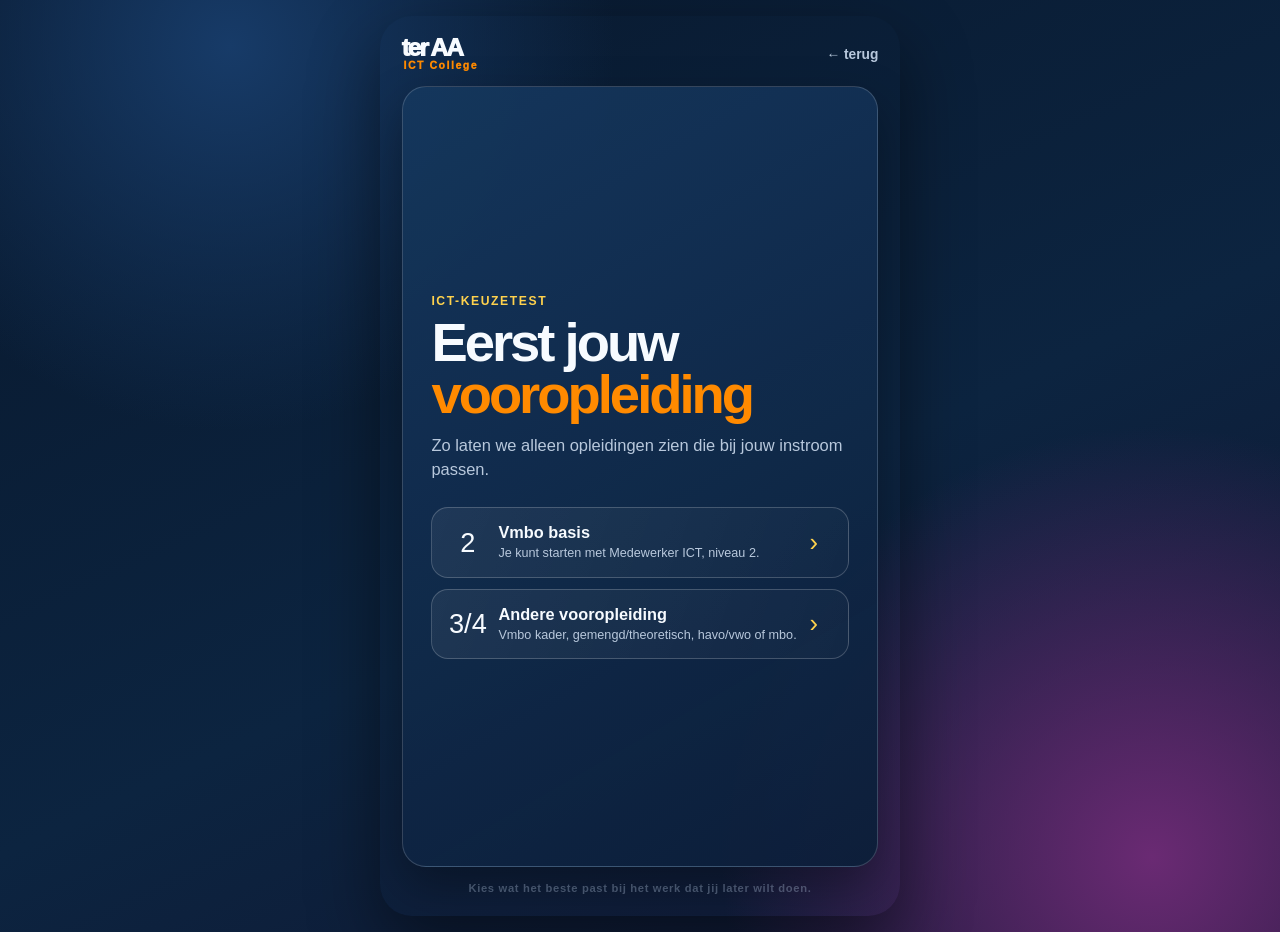
==== keuzetest.html @ 0b122b4c "Add files via upload" ====
<!doctype html><html lang="nl"><head><meta charset="utf-8"><meta name="viewport" content="width=device-width,initial-scale=1"><title>ICT-keuzetest | Ter AA</title><link rel="stylesheet" href="style.css"></head><body><main class="shell"><header class="top"><a class="logo" href="index.html"><span>ter AA</span><small>ICT College</small></a><a class="back" href="index.html">← terug</a></header><section class="card grow" id="app"></section><footer class="footer">Kies wat het beste past bij het werk dat jij later wilt doen.</footer></main><script src="studies.js"></script><script>
const allowed=STUDIES.filter(s=>s.level>2);let scores={},step=0;
const Q=[
 ['Een collega kan niet meer inloggen. Wat lijkt jou het leukste werk?',['Rustig luisteren en stap voor stap helpen','Uitzoeken welke instellingen of systemen fout staan','Een slimmer inlogprogramma ontwerpen','De uitleg en oplossing ook in het Engels geven'],[['support'],['system','cyber'],['software'],['software-en']]],
 ['Bij een bedrijf worden vijftig laptops geleverd. Jij wilt vooral…',['de laptops installeren en aan gebruikers uitleggen','accounts, rechten en de verbinding regelen','een app bouwen die de uitgifte bijhoudt','hiervoor Engelstalige instructies gebruiken'],[['support'],['system','network'],['fullstack'],['fullstack-en']]],
 ['De wifi in een groot gebouw valt uit. Jij…',['helpt medewerkers tijdelijk weer op weg','zoekt in switches, kabels en instellingen naar de fout','maakt een handig storingsdashboard','leest zonder moeite internationale technische handleidingen'],[['support'],['network'],['fullstack','software'],['software-en','fullstack-en']]],
 ['Een bedrijf krijgt een verdachte e-mail. Jij…',['legt collega’s uit waar ze op moeten letten','onderzoekt de afzender en helpt een aanval voorkomen','bedenkt software die verdachte berichten sneller herkent','volgt het internationale nieuws over cyberdreigingen'],[['support'],['cyber'],['software'],['cyber','software-en']]],
 ['Wat zie jij het liefst aan het eind van je werkdag?',['Een collega die weer verder kan','Een netwerk dat veilig en stabiel draait','Een werkend programma dat jij hebt gemaakt','Een digitale oplossing voor gebruikers in meerdere landen'],[['support'],['system','network'],['software'],['software-en','fullstack-en']]],
 ['Een organisatie wil bestanden naar de cloud verplaatsen. Jij…',['helpt mensen met de nieuwe manier van werken','richt de cloudomgeving veilig en netjes in','bouwt een webpagina voor de aanvraag','werkt graag met Engelse namen en documentatie van cloudplatforms'],[['support'],['cloud'],['fullstack'],['cloud','fullstack-en']]],
 ['Een klant vraagt om een nieuwe website. Jij bent het liefst degene die…',['uitlegt hoe de klant de website gebruikt','zorgt dat de website veilig online kan','de pagina’s, database en functies bouwt','met een internationaal team aan de website werkt'],[['support'],['system'],['fullstack'],['fullstack-en']]],
 ['Wat spreekt jou bij games het meeste aan?',['Andere spelers helpen als iets niet werkt','zorgen dat online spelen goed en veilig blijft gaan','levels, bewegingen en spelregels programmeren','games ontwikkelen voor spelers over de hele wereld'],[['support'],['network','cyber'],['game'],['game-en']]],
 ['Een bedrijf wil voorkomen dat gegevens verloren gaan. Jij…',['legt collega’s uit hoe ze veilig werken','regelt back-ups, rechten en systemen','maakt een programma dat controles automatiseert','leest hierover graag ook Engelstalige informatie'],[['support'],['system','cloud'],['software'],['software-en']]],
 ['Een app heeft een fout. Wat doe je het liefst?',['De gebruiker helpen met een tijdelijke oplossing','controleren of de fout door de omgeving of het account komt','de code stap voor stap testen en verbeteren','de fout oplossen met documentatie in het Engels'],[['support'],['system'],['software'],['software-en']]],
 ['Je werkt bij een servicedesk. Welke melding pak je graag op?',['Mijn laptop werkt niet meer','De server of verbinding reageert niet','De website doet iets wat niet hoort','De vraag komt van een internationale collega'],[['support'],['system','network'],['fullstack','software'],['software-en','fullstack-en']]],
 ['Een bedrijf opent een nieuwe vestiging. Jij wilt…',['alle werkplekken klaarmaken','het netwerk ontwerpen en beveiligen','een app maken voor de nieuwe medewerkers','de ICT-oplossing samen met buitenlandse collega’s bouwen'],[['support'],['network'],['fullstack'],['fullstack-en']]],
 ['Waar krijg jij het meeste energie van?',['Direct contact en mensen helpen','Een ingewikkeld technisch probleem uitpluizen','Iets nieuws maken dat eerst nog niet bestond','Werken met Engels en internationale contacten'],[['support'],['system','network','cloud','cyber'],['software','fullstack','game'],['software-en','fullstack-en','game-en']]],
 ['Een hacker probeert binnen te komen. Jij wilt vooral…',['collega’s waarschuwen en begeleiden','de aanval onderzoeken en stoppen','een tool bouwen die vreemde patronen herkent','meedoen aan een internationaal securityteam'],[['support'],['cyber'],['software'],['cyber','software-en']]],
 ['Wat zou jij in een ICT-team het liefst beheren?',['Werkplekken en apparaten','Netwerken, accounts en servers','Code, databases en applicaties','Cloud- of softwarediensten met Engelse documentatie'],[['support'],['system','network'],['software','fullstack'],['cloud','software-en','fullstack-en']]],
 ['Een webshop is traag. Jij…',['helpt de klant die een probleem meldt','controleert verbinding, server en veiligheid','zoekt in de code en database naar de oorzaak','leest technische oplossingen in het Engels'],[['support'],['system','cloud'],['fullstack'],['fullstack-en']]],
 ['Een opdracht is: “Maak iets dat mensen graag gebruiken.” Jij…',['vraagt gebruikers wat er niet goed werkt','zorgt dat het systeem betrouwbaar is','ontwerpt en bouwt de toepassing','werkt graag met internationale voorbeelden en teams'],[['support'],['system'],['software','fullstack'],['software-en','fullstack-en']]],
 ['Een bedrijf wil zijn netwerk uitbreiden. Jij…',['helpt medewerkers met de overgang','kiest apparatuur, maakt verbindingen en test alles','bouwt een programma om netwerkgegevens te tonen','verdiept je in internationale netwerktechnieken'],[['support'],['network'],['software'],['network','software-en']]],
 ['Welke opdracht klinkt het leukst?',['Een nieuwe collega goed op weg helpen','Een systeem veilig houden zonder dat mensen er last van hebben','Een app van idee tot werkend product maken','Een game of app met een Engelstalige doelgroep maken'],[['support'],['cyber','system'],['software','fullstack'],['game-en','software-en','fullstack-en']]],
 ['Je ontdekt dat een wachtwoord is gelekt. Jij…',['legt de medewerker uit wat er nu moet gebeuren','wijzigt rechten en onderzoekt het risico','bedenkt een hulpmiddel voor veilig wachtwoordgebruik','werkt graag met internationale veiligheidsrichtlijnen'],[['support'],['cyber'],['software'],['cyber','software-en']]],
 ['Een organisatie werkt steeds meer online. Jij vindt vooral interessant…',['dat iedereen met de tools overweg kan','dat systemen, data en verbindingen goed beveiligd zijn','dat digitale producten beter en slimmer kunnen','dat je met technologie wereldwijd kunt samenwerken'],[['support'],['cloud','cyber','system'],['fullstack','software'],['fullstack-en','software-en','game-en']]],
 ['Wat past het best bij jou?',['Geduldig uitleggen','Nauwkeurig monitoren en analyseren','Creatief ontwerpen en testen','Engels gebruiken bij vaktaal en samenwerken'],[['support'],['network','cloud','cyber'],['software','fullstack','game'],['software-en','fullstack-en','game-en']]],
 ['Een game loopt vast. Jij wilt…',['de speler uitleggen wat hij kan proberen','kijken of de online verbinding of beveiliging het probleem is','in de game-engine en code zoeken naar de bug','de game internationaal testen en verbeteren'],[['support'],['network'],['game'],['game-en']]],
 ['Wat zou je het liefst op stage doen?',['Meedraaien op een servicedesk','Meehelpen met netwerk, cloud of cybersecurity','Meebouwen aan websites, apps of programma’s','Een internationale stage of een team met Engels als voertaal'],[['support'],['system','network','cloud','cyber'],['software','fullstack','game'],['software-en','fullstack-en','game-en']]],
 ['Een opdrachtgever vertelt wat hij wil. Jij…',['vraagt wat er precies niet werkt voor de gebruiker','denkt na over een veilige technische oplossing','maakt een ontwerp en bouwt daarna de oplossing','presenteert de oplossing met plezier in het Engels'],[['support'],['system','cyber'],['software','fullstack'],['software-en','fullstack-en']]]
];
const app=document.querySelector('#app');function edu(){app.innerHTML=`<div class="eyebrow">ICT-keuzetest</div><h1>Eerst jouw <em>vooropleiding</em></h1><p class="intro">Zo laten we alleen opleidingen zien die bij jouw instroom passen.</p><div class="choices"><button class="choice" data-e="basis"><span class="icon">2</span><span><strong>Vmbo basis</strong><small>Je kunt starten met Medewerker ICT, niveau 2.</small></span><span class="arrow">›</span></button><button class="choice" data-e="other"><span class="icon">3/4</span><span><strong>Andere vooropleiding</strong><small>Vmbo kader, gemengd/theoretisch, havo/vwo of mbo.</small></span><span class="arrow">›</span></button></div>`;app.querySelectorAll('[data-e]').forEach(b=>b.onclick=()=>b.dataset.e==='basis'?base():start())}function base(){let s=STUDIES[0];app.innerHTML=`<div class="eyebrow">Jouw route</div><h1>Medewerker <em>ICT</em></h1><p class="result-intro">Met vmbo basis is dit in deze keuzehulp de passende ICT-opleiding op niveau 2.</p><article class="notice"><strong>Wat ga je later doen?</strong>${s.summary}</article><a class="external" href="${s.url}" target="_blank" rel="noopener">Bekijk Medewerker ICT op ter-aa.nl ↗</a><a class="secondary" href="index.html">Terug naar het begin</a>`}function start(){scores={};allowed.forEach(s=>scores[s.id]=0);step=0;render()}function render(){let q=Q[step],pct=step/Q.length*100;app.innerHTML=`<div class="eyebrow">Werken in de ICT</div><div class="progressline"><span style="width:${pct}%"></span></div><div class="counter">Vraag ${step+1} van ${Q.length}</div><div class="question">${q[0]}</div><p class="hint">Kies wat jij het liefst zou doen.</p><div class="test-options">${q[1].map((a,i)=>`<button data-i="${i}">${a}</button>`).join('')}</div>`;app.querySelectorAll('[data-i]').forEach(b=>b.onclick=()=>{q[2][b.dataset.i].forEach(id=>scores[id]++);step++;step<Q.length?render():results()})}function results(){let top=allowed.slice().sort((a,b)=>scores[b.id]-scores[a.id]||a.name.localeCompare(b.name)).slice(0,3);app.innerHTML=`<div class="eyebrow">Jouw ICT-match</div><h1>Jouw <em>top 3</em></h1><p class="result-intro">Dit zijn de opleidingen die het beste aansluiten bij de werkzaamheden die jij hebt gekozen.</p><div class="results">${top.map((s,i)=>`<article class="result"><span class="rank">#${i+1}</span><div class="level">Niveau ${s.level}</div><h2>${s.name}</h2><p>${s.summary}</p><a href="${s.url}" target="_blank" rel="noopener">Bekijk op ter-aa.nl ↗</a></article>`).join('')}</div><a class="secondary" href="keuzetest.html">Doe de test opnieuw</a>`}edu();
</script></body></html>
---- style.css ----
:root{--ink:#f7fbff;--muted:#b8c8dc;--deep:#071426;--panel:#102746;--line:#315270;--orange:#ff8a00;--yellow:#ffd24d;--cyan:#55e7ff;--green:#52e3a7;--pink:#ff6f91}*{box-sizing:border-box}html,body{margin:0;min-height:100%;font-family:Inter,Arial,sans-serif;background:radial-gradient(circle at 18% 5%,#173b68 0,transparent 28%),radial-gradient(circle at 90% 92%,#6a2a73 0,transparent 30%),linear-gradient(155deg,#08182d,#0c2440 56%,#111632);color:var(--ink)}body{min-height:100svh;overflow:hidden}.shell{width:min(100%,520px);height:100svh;min-height:560px;margin:auto;padding:clamp(12px,2.4vh,24px);display:flex;flex-direction:column;gap:clamp(10px,1.7vh,18px)}.top{display:flex;justify-content:space-between;align-items:center;flex:0 0 auto}.logo{color:var(--ink);text-decoration:none;font-weight:950;font-size:1.55rem;letter-spacing:-.09em;line-height:.8}.logo small{display:block;color:var(--orange);font-size:.42em;letter-spacing:.15em;margin-left:2px;margin-top:5px}.badge{border:1px solid #ffffff38;border-radius:999px;padding:7px 10px;color:var(--muted);font-size:.72rem;font-weight:800;letter-spacing:.06em;text-transform:uppercase}.card{background:linear-gradient(150deg,#15375dF2,#0c1e39F0);border:1px solid #ffffff2b;box-shadow:0 20px 48px #0005;border-radius:24px;padding:clamp(18px,3.2vh,30px)}.grow{flex:1;display:flex;flex-direction:column;justify-content:center}.eyebrow{color:var(--yellow);font-weight:900;font-size:.76rem;letter-spacing:.13em;text-transform:uppercase;margin-bottom:9px}h1{font-size:clamp(2.05rem,7vw,3.4rem);line-height:.96;letter-spacing:-.055em;margin:0 0 13px}h1 em{font-style:normal;color:var(--orange)}h2{font-size:1.25rem;margin:0 0 7px}p{margin:0;color:var(--muted);line-height:1.45}.intro{font-size:1.03rem}.choices,.route-list{display:grid;gap:11px;margin-top:clamp(17px,2.8vh,28px)}a.choice,button.choice{appearance:none;width:100%;border:1px solid #ffffff33;background:linear-gradient(110deg,#ffffff10,#ffffff05);border-radius:17px;color:var(--ink);padding:15px 16px;text-align:left;text-decoration:none;font:inherit;cursor:pointer;display:grid;grid-template-columns:39px 1fr 22px;gap:11px;align-items:center;transition:.16s transform,.16s border-color,.16s background}.choice:hover,.choice:focus-visible{transform:translateY(-2px);border-color:var(--cyan);background:#ffffff14;outline:none}.choice .icon{font-size:1.7rem;text-align:center}.choice strong{display:block;font-size:1.02rem}.choice small{display:block;color:var(--muted);margin-top:3px;font-size:.79rem;line-height:1.3}.choice .arrow{color:var(--yellow);font-size:1.6rem}.footer{text-align:center;color:#b7cae155;font-weight:700;font-size:.7rem;letter-spacing:.06em;flex:0 0 auto}.back{color:var(--muted);font-weight:800;text-decoration:none;font-size:.86rem}.back:hover{color:#fff}.select-wrap{position:relative;margin-top:16px}.select-wrap:after{content:'⌄';pointer-events:none;position:absolute;right:15px;top:10px;font-size:1.4rem;color:var(--yellow)}select{appearance:none;width:100%;border:1px solid #ffffff3c;border-radius:14px;padding:13px 42px 13px 14px;background:#07182d;color:#fff;font:800 1rem Inter,Arial,sans-serif}option{color:#12233a;background:#fff}.study{margin-top:15px;background:#081a30a8;border-left:4px solid var(--orange);border-radius:0 15px 15px 0;padding:16px}.study .level{color:var(--yellow);font-size:.78rem;font-weight:900;letter-spacing:.08em;text-transform:uppercase}.study h2{margin:5px 0 8px}.study a,.external{display:inline-block;color:#08243c;background:var(--yellow);border-radius:10px;margin-top:13px;padding:10px 12px;font-weight:950;text-decoration:none;font-size:.84rem}.study a:hover,.external:hover{background:#fff}.progressline{height:8px;background:#ffffff1c;border-radius:999px;overflow:hidden;margin:15px 0 6px}.progressline span{display:block;height:100%;background:linear-gradient(90deg,var(--orange),var(--yellow));width:0;transition:width .25s}.counter{color:var(--muted);font-size:.77rem;font-weight:850;text-align:right}.question{font-size:clamp(1.28rem,5.4vw,1.75rem);font-weight:950;letter-spacing:-.03em;line-height:1.12;margin:10px 0 4px}.hint{font-size:.84rem}.test-options{display:grid;gap:9px;margin-top:15px}.test-options button{border:1px solid #ffffff24;border-radius:14px;background:#ffffff0d;color:#fff;padding:12px 13px;text-align:left;font:800 .89rem/1.3 Inter,Arial,sans-serif;cursor:pointer}.test-options button:hover,.test-options button:focus-visible{border-color:var(--cyan);background:#ffffff19;outline:none}.result-intro{font-size:.95rem}.results{display:grid;gap:10px;margin-top:15px}.result{border:1px solid #ffffff2c;border-radius:15px;background:#07182dcc;padding:13px;position:relative}.rank{position:absolute;right:13px;top:11px;color:var(--yellow);font-size:.78rem;font-weight:950}.result h2{font-size:1.05rem;padding-right:68px}.result .level{color:var(--cyan);font-size:.75rem;font-weight:900;text-transform:uppercase;letter-spacing:.06em}.result p{font-size:.82rem;margin-top:6px}.result a{color:var(--yellow);font-size:.78rem;font-weight:900;text-decoration:none;display:inline-block;margin-top:9px}.result a:hover{text-decoration:underline}.notice{border:1px solid #ffcf6a8c;background:#ffad1d18;border-radius:15px;padding:14px;margin-top:14px;color:#fff}.notice strong{display:block;margin-bottom:4px;color:var(--yellow)}.secondary{border:1px solid #ffffff36;border-radius:13px;color:#fff;text-decoration:none;font-weight:900;text-align:center;padding:12px;margin-top:13px;display:block}.secondary:hover{background:#ffffff12}.hidden{display:none!important}@media(max-height:700px){.shell{padding:11px;gap:10px}.card{padding:17px}.choices,.route-list{gap:8px;margin-top:14px}a.choice,button.choice{padding:11px 12px}.choice .icon{font-size:1.4rem}.choice strong{font-size:.92rem}.choice small{font-size:.71rem}h1{font-size:clamp(1.85rem,7vw,2.6rem)}.test-options{gap:7px;margin-top:11px}.test-options button{padding:10px 11px;font-size:.81rem}.question{font-size:1.22rem}.results{gap:7px;margin-top:10px}.result{padding:10px}.result p{font-size:.75rem}.footer{font-size:.61rem}}@media(min-width:521px){body{padding:16px}.shell{border-radius:32px;box-shadow:0 28px 70px #0007;overflow:hidden}}
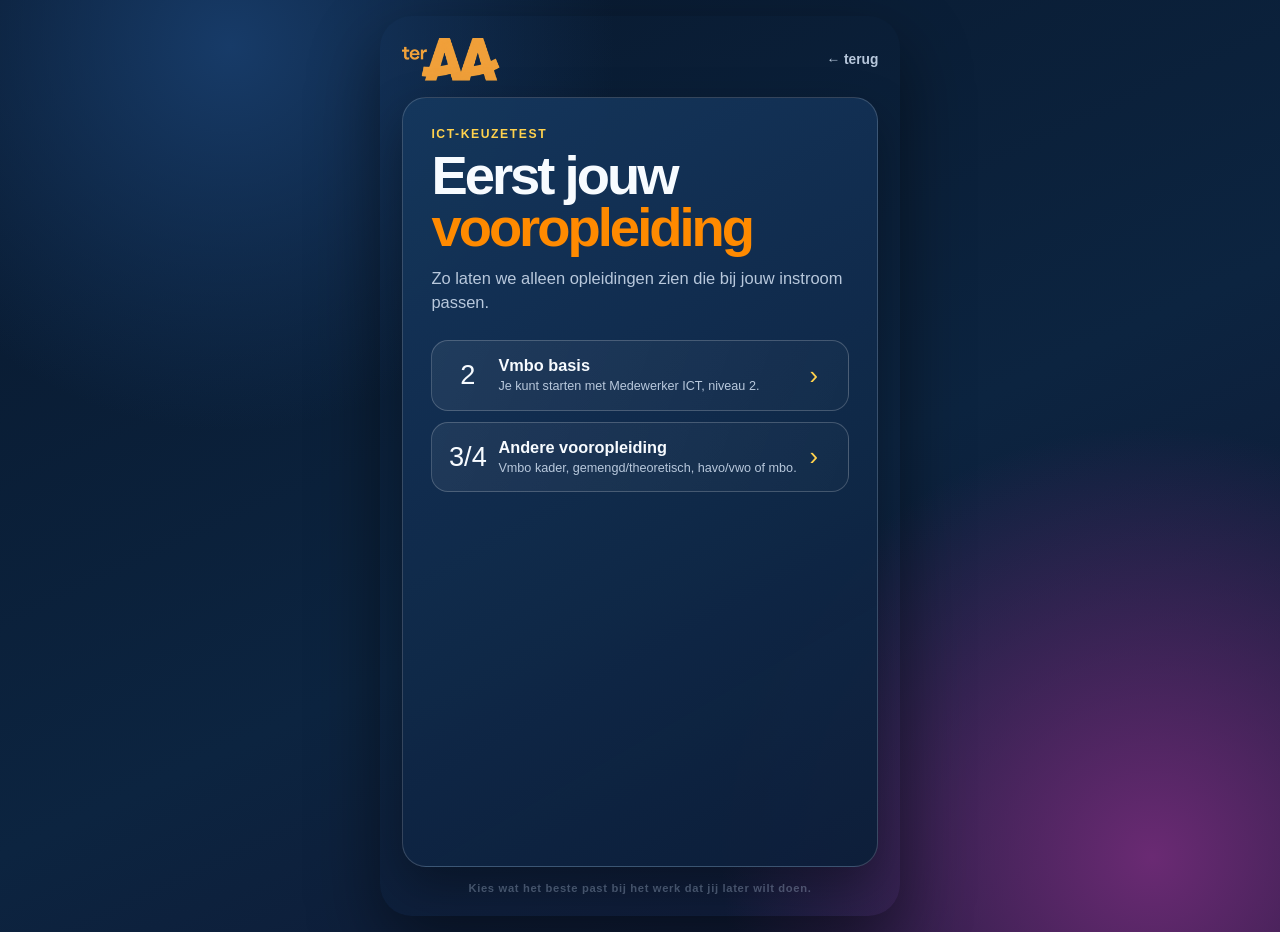
==== commit 80bb78bf: "Add files via upload" ====
--- a/keuzetest.html
+++ b/keuzetest.html
@@ -1,31 +1,24 @@
-<!doctype html><html lang="nl"><head><meta charset="utf-8"><meta name="viewport" content="width=device-width,initial-scale=1"><title>ICT-keuzetest | Ter AA</title><link rel="stylesheet" href="style.css"></head><body><main class="shell"><header class="top"><a class="logo" href="index.html"><span>ter AA</span><small>ICT College</small></a><a class="back" href="index.html">← terug</a></header><section class="card grow" id="app"></section><footer class="footer">Kies wat het beste past bij het werk dat jij later wilt doen.</footer></main><script src="studies.js"></script><script>
-const allowed=STUDIES.filter(s=>s.level>2);let scores={},step=0;
+<!doctype html><html lang="nl"><head><meta charset="utf-8"><meta name="viewport" content="width=device-width,initial-scale=1"><title>ICT-keuzetest | Ter AA</title><link rel="stylesheet" href="style.css"></head><body><main class="shell"><header class="top"><a class="logo" href="https://www.ter-aa.nl/" target="_blank" rel="noopener"><img src="ter-aa-logo.png" alt="ter AA"></a><a class="back" href="index.html">← terug</a></header><section class="card grow" id="app"></section><footer class="footer">Kies wat het beste past bij het werk dat jij later wilt doen.</footer></main><script src="studies.js"></script><script>
+const allowed=STUDIES.filter(s=>s.level>2&&!s.id.endsWith('-en'));let scores={},step=0;
 const Q=[
- ['Een collega kan niet meer inloggen. Wat lijkt jou het leukste werk?',['Rustig luisteren en stap voor stap helpen','Uitzoeken welke instellingen of systemen fout staan','Een slimmer inlogprogramma ontwerpen','De uitleg en oplossing ook in het Engels geven'],[['support'],['system','cyber'],['software'],['software-en']]],
- ['Bij een bedrijf worden vijftig laptops geleverd. Jij wilt vooral…',['de laptops installeren en aan gebruikers uitleggen','accounts, rechten en de verbinding regelen','een app bouwen die de uitgifte bijhoudt','hiervoor Engelstalige instructies gebruiken'],[['support'],['system','network'],['fullstack'],['fullstack-en']]],
- ['De wifi in een groot gebouw valt uit. Jij…',['helpt medewerkers tijdelijk weer op weg','zoekt in switches, kabels en instellingen naar de fout','maakt een handig storingsdashboard','leest zonder moeite internationale technische handleidingen'],[['support'],['network'],['fullstack','software'],['software-en','fullstack-en']]],
- ['Een bedrijf krijgt een verdachte e-mail. Jij…',['legt collega’s uit waar ze op moeten letten','onderzoekt de afzender en helpt een aanval voorkomen','bedenkt software die verdachte berichten sneller herkent','volgt het internationale nieuws over cyberdreigingen'],[['support'],['cyber'],['software'],['cyber','software-en']]],
- ['Wat zie jij het liefst aan het eind van je werkdag?',['Een collega die weer verder kan','Een netwerk dat veilig en stabiel draait','Een werkend programma dat jij hebt gemaakt','Een digitale oplossing voor gebruikers in meerdere landen'],[['support'],['system','network'],['software'],['software-en','fullstack-en']]],
- ['Een organisatie wil bestanden naar de cloud verplaatsen. Jij…',['helpt mensen met de nieuwe manier van werken','richt de cloudomgeving veilig en netjes in','bouwt een webpagina voor de aanvraag','werkt graag met Engelse namen en documentatie van cloudplatforms'],[['support'],['cloud'],['fullstack'],['cloud','fullstack-en']]],
- ['Een klant vraagt om een nieuwe website. Jij bent het liefst degene die…',['uitlegt hoe de klant de website gebruikt','zorgt dat de website veilig online kan','de pagina’s, database en functies bouwt','met een internationaal team aan de website werkt'],[['support'],['system'],['fullstack'],['fullstack-en']]],
- ['Wat spreekt jou bij games het meeste aan?',['Andere spelers helpen als iets niet werkt','zorgen dat online spelen goed en veilig blijft gaan','levels, bewegingen en spelregels programmeren','games ontwikkelen voor spelers over de hele wereld'],[['support'],['network','cyber'],['game'],['game-en']]],
- ['Een bedrijf wil voorkomen dat gegevens verloren gaan. Jij…',['legt collega’s uit hoe ze veilig werken','regelt back-ups, rechten en systemen','maakt een programma dat controles automatiseert','leest hierover graag ook Engelstalige informatie'],[['support'],['system','cloud'],['software'],['software-en']]],
- ['Een app heeft een fout. Wat doe je het liefst?',['De gebruiker helpen met een tijdelijke oplossing','controleren of de fout door de omgeving of het account komt','de code stap voor stap testen en verbeteren','de fout oplossen met documentatie in het Engels'],[['support'],['system'],['software'],['software-en']]],
- ['Je werkt bij een servicedesk. Welke melding pak je graag op?',['Mijn laptop werkt niet meer','De server of verbinding reageert niet','De website doet iets wat niet hoort','De vraag komt van een internationale collega'],[['support'],['system','network'],['fullstack','software'],['software-en','fullstack-en']]],
- ['Een bedrijf opent een nieuwe vestiging. Jij wilt…',['alle werkplekken klaarmaken','het netwerk ontwerpen en beveiligen','een app maken voor de nieuwe medewerkers','de ICT-oplossing samen met buitenlandse collega’s bouwen'],[['support'],['network'],['fullstack'],['fullstack-en']]],
- ['Waar krijg jij het meeste energie van?',['Direct contact en mensen helpen','Een ingewikkeld technisch probleem uitpluizen','Iets nieuws maken dat eerst nog niet bestond','Werken met Engels en internationale contacten'],[['support'],['system','network','cloud','cyber'],['software','fullstack','game'],['software-en','fullstack-en','game-en']]],
- ['Een hacker probeert binnen te komen. Jij wilt vooral…',['collega’s waarschuwen en begeleiden','de aanval onderzoeken en stoppen','een tool bouwen die vreemde patronen herkent','meedoen aan een internationaal securityteam'],[['support'],['cyber'],['software'],['cyber','software-en']]],
- ['Wat zou jij in een ICT-team het liefst beheren?',['Werkplekken en apparaten','Netwerken, accounts en servers','Code, databases en applicaties','Cloud- of softwarediensten met Engelse documentatie'],[['support'],['system','network'],['software','fullstack'],['cloud','software-en','fullstack-en']]],
- ['Een webshop is traag. Jij…',['helpt de klant die een probleem meldt','controleert verbinding, server en veiligheid','zoekt in de code en database naar de oorzaak','leest technische oplossingen in het Engels'],[['support'],['system','cloud'],['fullstack'],['fullstack-en']]],
- ['Een opdracht is: “Maak iets dat mensen graag gebruiken.” Jij…',['vraagt gebruikers wat er niet goed werkt','zorgt dat het systeem betrouwbaar is','ontwerpt en bouwt de toepassing','werkt graag met internationale voorbeelden en teams'],[['support'],['system'],['software','fullstack'],['software-en','fullstack-en']]],
- ['Een bedrijf wil zijn netwerk uitbreiden. Jij…',['helpt medewerkers met de overgang','kiest apparatuur, maakt verbindingen en test alles','bouwt een programma om netwerkgegevens te tonen','verdiept je in internationale netwerktechnieken'],[['support'],['network'],['software'],['network','software-en']]],
- ['Welke opdracht klinkt het leukst?',['Een nieuwe collega goed op weg helpen','Een systeem veilig houden zonder dat mensen er last van hebben','Een app van idee tot werkend product maken','Een game of app met een Engelstalige doelgroep maken'],[['support'],['cyber','system'],['software','fullstack'],['game-en','software-en','fullstack-en']]],
- ['Je ontdekt dat een wachtwoord is gelekt. Jij…',['legt de medewerker uit wat er nu moet gebeuren','wijzigt rechten en onderzoekt het risico','bedenkt een hulpmiddel voor veilig wachtwoordgebruik','werkt graag met internationale veiligheidsrichtlijnen'],[['support'],['cyber'],['software'],['cyber','software-en']]],
- ['Een organisatie werkt steeds meer online. Jij vindt vooral interessant…',['dat iedereen met de tools overweg kan','dat systemen, data en verbindingen goed beveiligd zijn','dat digitale producten beter en slimmer kunnen','dat je met technologie wereldwijd kunt samenwerken'],[['support'],['cloud','cyber','system'],['fullstack','software'],['fullstack-en','software-en','game-en']]],
- ['Wat past het best bij jou?',['Geduldig uitleggen','Nauwkeurig monitoren en analyseren','Creatief ontwerpen en testen','Engels gebruiken bij vaktaal en samenwerken'],[['support'],['network','cloud','cyber'],['software','fullstack','game'],['software-en','fullstack-en','game-en']]],
- ['Een game loopt vast. Jij wilt…',['de speler uitleggen wat hij kan proberen','kijken of de online verbinding of beveiliging het probleem is','in de game-engine en code zoeken naar de bug','de game internationaal testen en verbeteren'],[['support'],['network'],['game'],['game-en']]],
- ['Wat zou je het liefst op stage doen?',['Meedraaien op een servicedesk','Meehelpen met netwerk, cloud of cybersecurity','Meebouwen aan websites, apps of programma’s','Een internationale stage of een team met Engels als voertaal'],[['support'],['system','network','cloud','cyber'],['software','fullstack','game'],['software-en','fullstack-en','game-en']]],
- ['Een opdrachtgever vertelt wat hij wil. Jij…',['vraagt wat er precies niet werkt voor de gebruiker','denkt na over een veilige technische oplossing','maakt een ontwerp en bouwt daarna de oplossing','presenteert de oplossing met plezier in het Engels'],[['support'],['system','cyber'],['software','fullstack'],['software-en','fullstack-en']]]
+ ['Een collega kan niet meer inloggen. Wat lijkt jou het leukste werk?',['Rustig luisteren en stap voor stap helpen','Uitzoeken welke instellingen of systemen fout staan','Een slimmer inlogprogramma ontwerpen'],[['support'],['system','cyber'],['software']]],
+ ['Bij een bedrijf worden vijftig laptops geleverd. Jij wilt vooral…',['de laptops installeren en aan gebruikers uitleggen','accounts, rechten en de verbinding regelen','een app bouwen die de uitgifte bijhoudt'],[['support'],['system','network'],['fullstack']]],
+ ['De wifi in een groot gebouw valt uit. Jij…',['helpt medewerkers tijdelijk weer op weg','zoekt in switches, kabels en instellingen naar de fout','maakt een handig storingsdashboard'],[['support'],['network'],['fullstack','software']]],
+ ['Een bedrijf krijgt een verdachte e-mail. Jij…',['legt collega’s uit waar ze op moeten letten','onderzoekt de afzender en helpt een aanval voorkomen','bedenkt software die verdachte berichten sneller herkent'],[['support'],['cyber'],['software']]],
+ ['Wat zie jij het liefst aan het eind van je werkdag?',['Een collega die weer verder kan','Een netwerk dat veilig en stabiel draait','Een werkend programma dat jij hebt gemaakt'],[['support'],['system','network'],['software']]],
+ ['Een organisatie wil bestanden naar de cloud verplaatsen. Jij…',['helpt mensen met de nieuwe manier van werken','richt de cloudomgeving veilig en netjes in','bouwt een webpagina voor de aanvraag'],[['support'],['cloud'],['fullstack']]],
+ ['Een klant vraagt om een nieuwe website. Jij bent het liefst degene die…',['uitlegt hoe de klant de website gebruikt','zorgt dat de website veilig online kan','de pagina’s, database en functies bouwt'],[['support'],['system'],['fullstack']]],
+ ['Wat spreekt jou bij games het meeste aan?',['Andere spelers helpen als iets niet werkt','zorgen dat online spelen goed en veilig blijft gaan','levels, bewegingen en spelregels programmeren'],[['support'],['network','cyber'],['game']]],
+ ['Een app heeft een fout. Wat doe je het liefst?',['De gebruiker helpen met een tijdelijke oplossing','controleren of de fout door de omgeving of het account komt','de code stap voor stap testen en verbeteren'],[['support'],['system'],['software']]],
+ ['Een bedrijf opent een nieuwe vestiging. Jij wilt…',['alle werkplekken klaarmaken','het netwerk ontwerpen en beveiligen','een app maken voor de nieuwe medewerkers'],[['support'],['network'],['fullstack']]],
+ ['Een hacker probeert binnen te komen. Jij wilt vooral…',['collega’s waarschuwen en begeleiden','de aanval onderzoeken en stoppen','een tool bouwen die vreemde patronen herkent'],[['support'],['cyber'],['software']]],
+ ['Wat zou jij het liefst op stage doen?',['Meedraaien op een servicedesk','Meehelpen met netwerk, cloud of cybersecurity','Meebouwen aan websites, apps of programma’s'],[['support'],['system','network','cloud','cyber'],['software','fullstack','game']]]
 ];
-const app=document.querySelector('#app');function edu(){app.innerHTML=`<div class="eyebrow">ICT-keuzetest</div><h1>Eerst jouw <em>vooropleiding</em></h1><p class="intro">Zo laten we alleen opleidingen zien die bij jouw instroom passen.</p><div class="choices"><button class="choice" data-e="basis"><span class="icon">2</span><span><strong>Vmbo basis</strong><small>Je kunt starten met Medewerker ICT, niveau 2.</small></span><span class="arrow">›</span></button><button class="choice" data-e="other"><span class="icon">3/4</span><span><strong>Andere vooropleiding</strong><small>Vmbo kader, gemengd/theoretisch, havo/vwo of mbo.</small></span><span class="arrow">›</span></button></div>`;app.querySelectorAll('[data-e]').forEach(b=>b.onclick=()=>b.dataset.e==='basis'?base():start())}function base(){let s=STUDIES[0];app.innerHTML=`<div class="eyebrow">Jouw route</div><h1>Medewerker <em>ICT</em></h1><p class="result-intro">Met vmbo basis is dit in deze keuzehulp de passende ICT-opleiding op niveau 2.</p><article class="notice"><strong>Wat ga je later doen?</strong>${s.summary}</article><a class="external" href="${s.url}" target="_blank" rel="noopener">Bekijk Medewerker ICT op ter-aa.nl ↗</a><a class="secondary" href="index.html">Terug naar het begin</a>`}function start(){scores={};allowed.forEach(s=>scores[s.id]=0);step=0;render()}function render(){let q=Q[step],pct=step/Q.length*100;app.innerHTML=`<div class="eyebrow">Werken in de ICT</div><div class="progressline"><span style="width:${pct}%"></span></div><div class="counter">Vraag ${step+1} van ${Q.length}</div><div class="question">${q[0]}</div><p class="hint">Kies wat jij het liefst zou doen.</p><div class="test-options">${q[1].map((a,i)=>`<button data-i="${i}">${a}</button>`).join('')}</div>`;app.querySelectorAll('[data-i]').forEach(b=>b.onclick=()=>{q[2][b.dataset.i].forEach(id=>scores[id]++);step++;step<Q.length?render():results()})}function results(){let top=allowed.slice().sort((a,b)=>scores[b.id]-scores[a.id]||a.name.localeCompare(b.name)).slice(0,3);app.innerHTML=`<div class="eyebrow">Jouw ICT-match</div><h1>Jouw <em>top 3</em></h1><p class="result-intro">Dit zijn de opleidingen die het beste aansluiten bij de werkzaamheden die jij hebt gekozen.</p><div class="results">${top.map((s,i)=>`<article class="result"><span class="rank">#${i+1}</span><div class="level">Niveau ${s.level}</div><h2>${s.name}</h2><p>${s.summary}</p><a href="${s.url}" target="_blank" rel="noopener">Bekijk op ter-aa.nl ↗</a></article>`).join('')}</div><a class="secondary" href="keuzetest.html">Doe de test opnieuw</a>`}edu();
+const app=document.querySelector('#app');
+function edu(){app.innerHTML=`<div class="eyebrow">ICT-keuzetest</div><h1>Eerst jouw <em>vooropleiding</em></h1><p class="intro">Zo laten we alleen opleidingen zien die bij jouw instroom passen.</p><div class="choices"><button class="choice" data-e="basis"><span class="icon">2</span><span><strong>Vmbo basis</strong><small>Je kunt starten met Medewerker ICT, niveau 2.</small></span><span class="arrow">›</span></button><button class="choice" data-e="other"><span class="icon">3/4</span><span><strong>Andere vooropleiding</strong><small>Vmbo kader, gemengd/theoretisch, havo/vwo of mbo.</small></span><span class="arrow">›</span></button></div>`;app.querySelectorAll('[data-e]').forEach(b=>b.onclick=()=>b.dataset.e==='basis'?base():start())}
+function base(){let s=STUDIES[0];app.innerHTML=`<div class="eyebrow">Jouw route</div><h1>Medewerker <em>ICT</em></h1><p class="result-intro">Met vmbo basis is dit in deze keuzehulp de passende ICT-opleiding op niveau 2.</p><article class="notice"><strong>Wat ga je later doen?</strong>${s.summary}</article><a class="external" href="${s.url}" target="_blank" rel="noopener">Bekijk Medewerker ICT op ter-aa.nl ↗</a><a class="secondary" href="index.html">Terug naar het begin</a>`}
+function start(){scores={};allowed.forEach(s=>scores[s.id]=0);step=0;render()}
+function render(){let q=Q[step],pct=step/Q.length*100;app.innerHTML=`<div class="eyebrow">Werken in de ICT</div><div class="progressline"><span style="width:${pct}%"></span></div><div class="counter">Vraag ${step+1} van ${Q.length}</div><div class="question">${q[0]}</div><p class="hint">Kies wat jij het liefst zou doen.</p><div class="test-options">${q[1].map((a,i)=>`<button data-i="${i}">${a}</button>`).join('')}</div>`;app.querySelectorAll('[data-i]').forEach(b=>b.onclick=()=>{q[2][b.dataset.i].forEach(id=>scores[id]++);step++;step<Q.length?render():results()})}
+function results(){let top=allowed.slice().sort((a,b)=>scores[b.id]-scores[a.id]||a.name.localeCompare(b.name)).slice(0,3);app.innerHTML=`<div class="eyebrow">Jouw ICT-match</div><h1>Jouw <em>top 3</em></h1><p class="result-intro">Dit zijn de opleidingen die het beste aansluiten bij de werkzaamheden die jij hebt gekozen.</p><div class="results">${top.map((s,i)=>`<article class="result"><span class="rank">#${i+1}</span><div class="level">Niveau ${s.level}</div><h2>${s.name}</h2><p>${s.summary}</p><a href="${s.url}" target="_blank" rel="noopener">Bekijk op ter-aa.nl ↗</a></article>`).join('')}</div><a class="secondary" href="keuzetest.html">Doe de test opnieuw</a>`}
+edu();
 </script></body></html>
--- a/style.css
+++ b/style.css
@@ -1 +1,4 @@
 :root{--ink:#f7fbff;--muted:#b8c8dc;--deep:#071426;--panel:#102746;--line:#315270;--orange:#ff8a00;--yellow:#ffd24d;--cyan:#55e7ff;--green:#52e3a7;--pink:#ff6f91}*{box-sizing:border-box}html,body{margin:0;min-height:100%;font-family:Inter,Arial,sans-serif;background:radial-gradient(circle at 18% 5%,#173b68 0,transparent 28%),radial-gradient(circle at 90% 92%,#6a2a73 0,transparent 30%),linear-gradient(155deg,#08182d,#0c2440 56%,#111632);color:var(--ink)}body{min-height:100svh;overflow:hidden}.shell{width:min(100%,520px);height:100svh;min-height:560px;margin:auto;padding:clamp(12px,2.4vh,24px);display:flex;flex-direction:column;gap:clamp(10px,1.7vh,18px)}.top{display:flex;justify-content:space-between;align-items:center;flex:0 0 auto}.logo{color:var(--ink);text-decoration:none;font-weight:950;font-size:1.55rem;letter-spacing:-.09em;line-height:.8}.logo small{display:block;color:var(--orange);font-size:.42em;letter-spacing:.15em;margin-left:2px;margin-top:5px}.badge{border:1px solid #ffffff38;border-radius:999px;padding:7px 10px;color:var(--muted);font-size:.72rem;font-weight:800;letter-spacing:.06em;text-transform:uppercase}.card{background:linear-gradient(150deg,#15375dF2,#0c1e39F0);border:1px solid #ffffff2b;box-shadow:0 20px 48px #0005;border-radius:24px;padding:clamp(18px,3.2vh,30px)}.grow{flex:1;display:flex;flex-direction:column;justify-content:center}.eyebrow{color:var(--yellow);font-weight:900;font-size:.76rem;letter-spacing:.13em;text-transform:uppercase;margin-bottom:9px}h1{font-size:clamp(2.05rem,7vw,3.4rem);line-height:.96;letter-spacing:-.055em;margin:0 0 13px}h1 em{font-style:normal;color:var(--orange)}h2{font-size:1.25rem;margin:0 0 7px}p{margin:0;color:var(--muted);line-height:1.45}.intro{font-size:1.03rem}.choices,.route-list{display:grid;gap:11px;margin-top:clamp(17px,2.8vh,28px)}a.choice,button.choice{appearance:none;width:100%;border:1px solid #ffffff33;background:linear-gradient(110deg,#ffffff10,#ffffff05);border-radius:17px;color:var(--ink);padding:15px 16px;text-align:left;text-decoration:none;font:inherit;cursor:pointer;display:grid;grid-template-columns:39px 1fr 22px;gap:11px;align-items:center;transition:.16s transform,.16s border-color,.16s background}.choice:hover,.choice:focus-visible{transform:translateY(-2px);border-color:var(--cyan);background:#ffffff14;outline:none}.choice .icon{font-size:1.7rem;text-align:center}.choice strong{display:block;font-size:1.02rem}.choice small{display:block;color:var(--muted);margin-top:3px;font-size:.79rem;line-height:1.3}.choice .arrow{color:var(--yellow);font-size:1.6rem}.footer{text-align:center;color:#b7cae155;font-weight:700;font-size:.7rem;letter-spacing:.06em;flex:0 0 auto}.back{color:var(--muted);font-weight:800;text-decoration:none;font-size:.86rem}.back:hover{color:#fff}.select-wrap{position:relative;margin-top:16px}.select-wrap:after{content:'⌄';pointer-events:none;position:absolute;right:15px;top:10px;font-size:1.4rem;color:var(--yellow)}select{appearance:none;width:100%;border:1px solid #ffffff3c;border-radius:14px;padding:13px 42px 13px 14px;background:#07182d;color:#fff;font:800 1rem Inter,Arial,sans-serif}option{color:#12233a;background:#fff}.study{margin-top:15px;background:#081a30a8;border-left:4px solid var(--orange);border-radius:0 15px 15px 0;padding:16px}.study .level{color:var(--yellow);font-size:.78rem;font-weight:900;letter-spacing:.08em;text-transform:uppercase}.study h2{margin:5px 0 8px}.study a,.external{display:inline-block;color:#08243c;background:var(--yellow);border-radius:10px;margin-top:13px;padding:10px 12px;font-weight:950;text-decoration:none;font-size:.84rem}.study a:hover,.external:hover{background:#fff}.progressline{height:8px;background:#ffffff1c;border-radius:999px;overflow:hidden;margin:15px 0 6px}.progressline span{display:block;height:100%;background:linear-gradient(90deg,var(--orange),var(--yellow));width:0;transition:width .25s}.counter{color:var(--muted);font-size:.77rem;font-weight:850;text-align:right}.question{font-size:clamp(1.28rem,5.4vw,1.75rem);font-weight:950;letter-spacing:-.03em;line-height:1.12;margin:10px 0 4px}.hint{font-size:.84rem}.test-options{display:grid;gap:9px;margin-top:15px}.test-options button{border:1px solid #ffffff24;border-radius:14px;background:#ffffff0d;color:#fff;padding:12px 13px;text-align:left;font:800 .89rem/1.3 Inter,Arial,sans-serif;cursor:pointer}.test-options button:hover,.test-options button:focus-visible{border-color:var(--cyan);background:#ffffff19;outline:none}.result-intro{font-size:.95rem}.results{display:grid;gap:10px;margin-top:15px}.result{border:1px solid #ffffff2c;border-radius:15px;background:#07182dcc;padding:13px;position:relative}.rank{position:absolute;right:13px;top:11px;color:var(--yellow);font-size:.78rem;font-weight:950}.result h2{font-size:1.05rem;padding-right:68px}.result .level{color:var(--cyan);font-size:.75rem;font-weight:900;text-transform:uppercase;letter-spacing:.06em}.result p{font-size:.82rem;margin-top:6px}.result a{color:var(--yellow);font-size:.78rem;font-weight:900;text-decoration:none;display:inline-block;margin-top:9px}.result a:hover{text-decoration:underline}.notice{border:1px solid #ffcf6a8c;background:#ffad1d18;border-radius:15px;padding:14px;margin-top:14px;color:#fff}.notice strong{display:block;margin-bottom:4px;color:var(--yellow)}.secondary{border:1px solid #ffffff36;border-radius:13px;color:#fff;text-decoration:none;font-weight:900;text-align:center;padding:12px;margin-top:13px;display:block}.secondary:hover{background:#ffffff12}.hidden{display:none!important}@media(max-height:700px){.shell{padding:11px;gap:10px}.card{padding:17px}.choices,.route-list{gap:8px;margin-top:14px}a.choice,button.choice{padding:11px 12px}.choice .icon{font-size:1.4rem}.choice strong{font-size:.92rem}.choice small{font-size:.71rem}h1{font-size:clamp(1.85rem,7vw,2.6rem)}.test-options{gap:7px;margin-top:11px}.test-options button{padding:10px 11px;font-size:.81rem}.question{font-size:1.22rem}.results{gap:7px;margin-top:10px}.result{padding:10px}.result p{font-size:.75rem}.footer{font-size:.61rem}}@media(min-width:521px){body{padding:16px}.shell{border-radius:32px;box-shadow:0 28px 70px #0007;overflow:hidden}}
+
+/* Aanpassingen keuzehulp */
+.grow{justify-content:flex-start}.logo{display:block;text-decoration:none}.logo img{display:block;width:104px;max-height:44px;object-fit:contain;object-position:left center}.logo small{display:none}select{background:#092a24;color:#f7fbff;color-scheme:dark;border-color:#86c5ad}option{background:#092a24;color:#f7fbff}
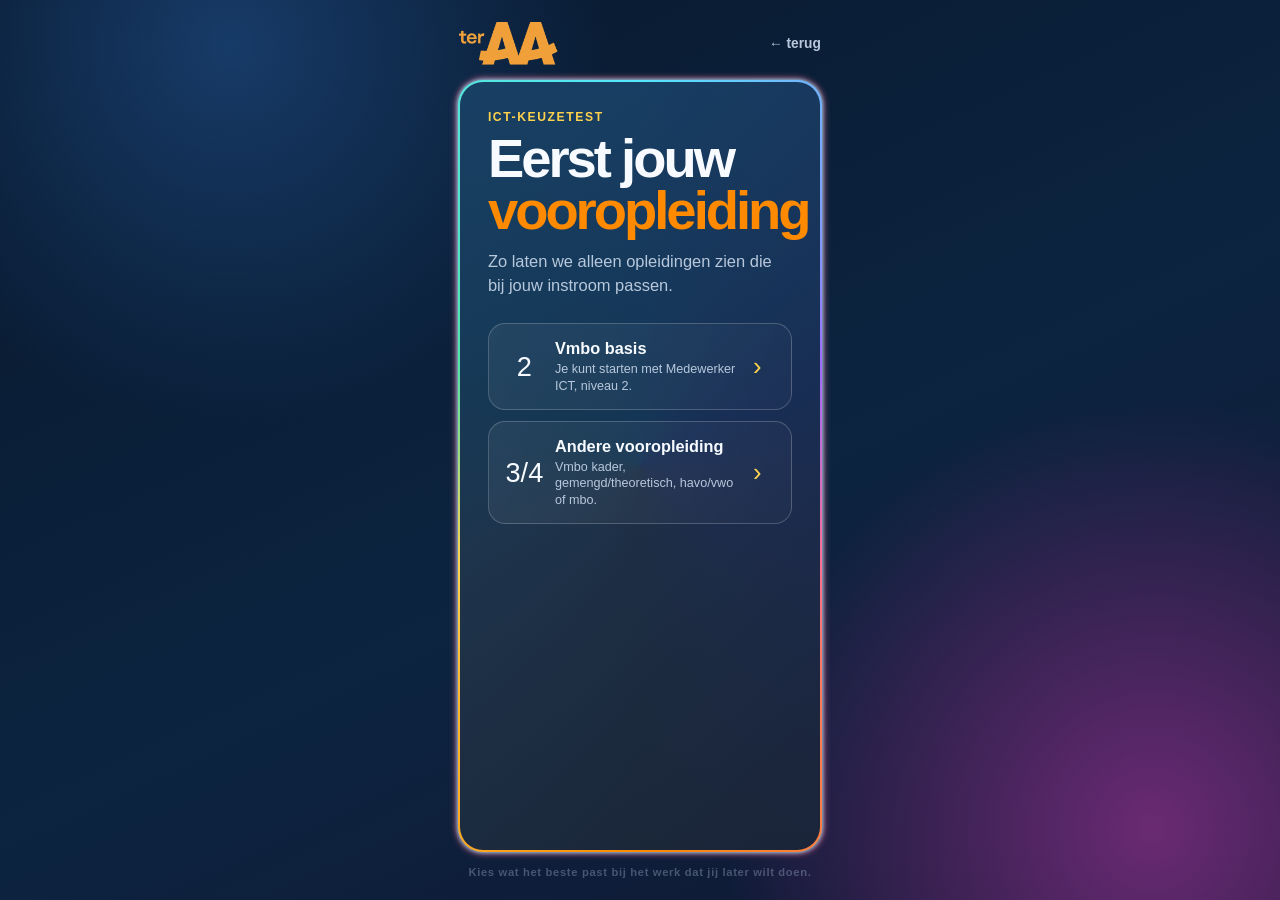
==== commit ff2fc2e1: "Add files via upload" ====
--- a/keuzetest.html
+++ b/keuzetest.html
@@ -19,6 +19,6 @@
 function base(){let s=STUDIES[0];app.innerHTML=`<div class="eyebrow">Jouw route</div><h1>Medewerker <em>ICT</em></h1><p class="result-intro">Met vmbo basis is dit in deze keuzehulp de passende ICT-opleiding op niveau 2.</p><article class="notice"><strong>Wat ga je later doen?</strong>${s.summary}</article><a class="external" href="${s.url}" target="_blank" rel="noopener">Bekijk Medewerker ICT op ter-aa.nl ↗</a><a class="secondary" href="index.html">Terug naar het begin</a>`}
 function start(){scores={};allowed.forEach(s=>scores[s.id]=0);step=0;render()}
 function render(){let q=Q[step],pct=step/Q.length*100;app.innerHTML=`<div class="eyebrow">Werken in de ICT</div><div class="progressline"><span style="width:${pct}%"></span></div><div class="counter">Vraag ${step+1} van ${Q.length}</div><div class="question">${q[0]}</div><p class="hint">Kies wat jij het liefst zou doen.</p><div class="test-options">${q[1].map((a,i)=>`<button data-i="${i}">${a}</button>`).join('')}</div>`;app.querySelectorAll('[data-i]').forEach(b=>b.onclick=()=>{q[2][b.dataset.i].forEach(id=>scores[id]++);step++;step<Q.length?render():results()})}
-function results(){let top=allowed.slice().sort((a,b)=>scores[b.id]-scores[a.id]||a.name.localeCompare(b.name)).slice(0,3);app.innerHTML=`<div class="eyebrow">Jouw ICT-match</div><h1>Jouw <em>top 3</em></h1><p class="result-intro">Dit zijn de opleidingen die het beste aansluiten bij de werkzaamheden die jij hebt gekozen.</p><div class="results">${top.map((s,i)=>`<article class="result"><span class="rank">#${i+1}</span><div class="level">Niveau ${s.level}</div><h2>${s.name}</h2><p>${s.summary}</p><a href="${s.url}" target="_blank" rel="noopener">Bekijk op ter-aa.nl ↗</a></article>`).join('')}</div><a class="secondary" href="keuzetest.html">Doe de test opnieuw</a>`}
+function results(){let top=allowed.slice().sort((a,b)=>scores[b.id]-scores[a.id]||a.name.localeCompare(b.name)).slice(0,2);app.innerHTML=`<div class="eyebrow">Jouw ICT-match</div><h1>Jouw <em>top 2</em></h1><p class="result-intro">Dit zijn de twee opleidingen die het beste aansluiten bij de werkzaamheden die jij hebt gekozen.</p><div class="results">${top.map((s,i)=>{let kort=s.summary.split('. ')[0]+'.';let keuze=i===0?'1e keus':'2e keus';return `<article class="result"><span class="rank">${keuze}</span><div class="level">Niveau ${s.level}</div><h2>${s.name}</h2><p>${kort}</p><a href="${s.url}" target="_blank" rel="noopener">Bekijk op ter-aa.nl ↗</a></article>`}).join('')}</div><a class="secondary" href="keuzetest.html">Doe de test opnieuw</a>`}
 edu();
 </script></body></html>
--- a/style.css
+++ b/style.css
@@ -1,4 +1,490 @@
-:root{--ink:#f7fbff;--muted:#b8c8dc;--deep:#071426;--panel:#102746;--line:#315270;--orange:#ff8a00;--yellow:#ffd24d;--cyan:#55e7ff;--green:#52e3a7;--pink:#ff6f91}*{box-sizing:border-box}html,body{margin:0;min-height:100%;font-family:Inter,Arial,sans-serif;background:radial-gradient(circle at 18% 5%,#173b68 0,transparent 28%),radial-gradient(circle at 90% 92%,#6a2a73 0,transparent 30%),linear-gradient(155deg,#08182d,#0c2440 56%,#111632);color:var(--ink)}body{min-height:100svh;overflow:hidden}.shell{width:min(100%,520px);height:100svh;min-height:560px;margin:auto;padding:clamp(12px,2.4vh,24px);display:flex;flex-direction:column;gap:clamp(10px,1.7vh,18px)}.top{display:flex;justify-content:space-between;align-items:center;flex:0 0 auto}.logo{color:var(--ink);text-decoration:none;font-weight:950;font-size:1.55rem;letter-spacing:-.09em;line-height:.8}.logo small{display:block;color:var(--orange);font-size:.42em;letter-spacing:.15em;margin-left:2px;margin-top:5px}.badge{border:1px solid #ffffff38;border-radius:999px;padding:7px 10px;color:var(--muted);font-size:.72rem;font-weight:800;letter-spacing:.06em;text-transform:uppercase}.card{background:linear-gradient(150deg,#15375dF2,#0c1e39F0);border:1px solid #ffffff2b;box-shadow:0 20px 48px #0005;border-radius:24px;padding:clamp(18px,3.2vh,30px)}.grow{flex:1;display:flex;flex-direction:column;justify-content:center}.eyebrow{color:var(--yellow);font-weight:900;font-size:.76rem;letter-spacing:.13em;text-transform:uppercase;margin-bottom:9px}h1{font-size:clamp(2.05rem,7vw,3.4rem);line-height:.96;letter-spacing:-.055em;margin:0 0 13px}h1 em{font-style:normal;color:var(--orange)}h2{font-size:1.25rem;margin:0 0 7px}p{margin:0;color:var(--muted);line-height:1.45}.intro{font-size:1.03rem}.choices,.route-list{display:grid;gap:11px;margin-top:clamp(17px,2.8vh,28px)}a.choice,button.choice{appearance:none;width:100%;border:1px solid #ffffff33;background:linear-gradient(110deg,#ffffff10,#ffffff05);border-radius:17px;color:var(--ink);padding:15px 16px;text-align:left;text-decoration:none;font:inherit;cursor:pointer;display:grid;grid-template-columns:39px 1fr 22px;gap:11px;align-items:center;transition:.16s transform,.16s border-color,.16s background}.choice:hover,.choice:focus-visible{transform:translateY(-2px);border-color:var(--cyan);background:#ffffff14;outline:none}.choice .icon{font-size:1.7rem;text-align:center}.choice strong{display:block;font-size:1.02rem}.choice small{display:block;color:var(--muted);margin-top:3px;font-size:.79rem;line-height:1.3}.choice .arrow{color:var(--yellow);font-size:1.6rem}.footer{text-align:center;color:#b7cae155;font-weight:700;font-size:.7rem;letter-spacing:.06em;flex:0 0 auto}.back{color:var(--muted);font-weight:800;text-decoration:none;font-size:.86rem}.back:hover{color:#fff}.select-wrap{position:relative;margin-top:16px}.select-wrap:after{content:'⌄';pointer-events:none;position:absolute;right:15px;top:10px;font-size:1.4rem;color:var(--yellow)}select{appearance:none;width:100%;border:1px solid #ffffff3c;border-radius:14px;padding:13px 42px 13px 14px;background:#07182d;color:#fff;font:800 1rem Inter,Arial,sans-serif}option{color:#12233a;background:#fff}.study{margin-top:15px;background:#081a30a8;border-left:4px solid var(--orange);border-radius:0 15px 15px 0;padding:16px}.study .level{color:var(--yellow);font-size:.78rem;font-weight:900;letter-spacing:.08em;text-transform:uppercase}.study h2{margin:5px 0 8px}.study a,.external{display:inline-block;color:#08243c;background:var(--yellow);border-radius:10px;margin-top:13px;padding:10px 12px;font-weight:950;text-decoration:none;font-size:.84rem}.study a:hover,.external:hover{background:#fff}.progressline{height:8px;background:#ffffff1c;border-radius:999px;overflow:hidden;margin:15px 0 6px}.progressline span{display:block;height:100%;background:linear-gradient(90deg,var(--orange),var(--yellow));width:0;transition:width .25s}.counter{color:var(--muted);font-size:.77rem;font-weight:850;text-align:right}.question{font-size:clamp(1.28rem,5.4vw,1.75rem);font-weight:950;letter-spacing:-.03em;line-height:1.12;margin:10px 0 4px}.hint{font-size:.84rem}.test-options{display:grid;gap:9px;margin-top:15px}.test-options button{border:1px solid #ffffff24;border-radius:14px;background:#ffffff0d;color:#fff;padding:12px 13px;text-align:left;font:800 .89rem/1.3 Inter,Arial,sans-serif;cursor:pointer}.test-options button:hover,.test-options button:focus-visible{border-color:var(--cyan);background:#ffffff19;outline:none}.result-intro{font-size:.95rem}.results{display:grid;gap:10px;margin-top:15px}.result{border:1px solid #ffffff2c;border-radius:15px;background:#07182dcc;padding:13px;position:relative}.rank{position:absolute;right:13px;top:11px;color:var(--yellow);font-size:.78rem;font-weight:950}.result h2{font-size:1.05rem;padding-right:68px}.result .level{color:var(--cyan);font-size:.75rem;font-weight:900;text-transform:uppercase;letter-spacing:.06em}.result p{font-size:.82rem;margin-top:6px}.result a{color:var(--yellow);font-size:.78rem;font-weight:900;text-decoration:none;display:inline-block;margin-top:9px}.result a:hover{text-decoration:underline}.notice{border:1px solid #ffcf6a8c;background:#ffad1d18;border-radius:15px;padding:14px;margin-top:14px;color:#fff}.notice strong{display:block;margin-bottom:4px;color:var(--yellow)}.secondary{border:1px solid #ffffff36;border-radius:13px;color:#fff;text-decoration:none;font-weight:900;text-align:center;padding:12px;margin-top:13px;display:block}.secondary:hover{background:#ffffff12}.hidden{display:none!important}@media(max-height:700px){.shell{padding:11px;gap:10px}.card{padding:17px}.choices,.route-list{gap:8px;margin-top:14px}a.choice,button.choice{padding:11px 12px}.choice .icon{font-size:1.4rem}.choice strong{font-size:.92rem}.choice small{font-size:.71rem}h1{font-size:clamp(1.85rem,7vw,2.6rem)}.test-options{gap:7px;margin-top:11px}.test-options button{padding:10px 11px;font-size:.81rem}.question{font-size:1.22rem}.results{gap:7px;margin-top:10px}.result{padding:10px}.result p{font-size:.75rem}.footer{font-size:.61rem}}@media(min-width:521px){body{padding:16px}.shell{border-radius:32px;box-shadow:0 28px 70px #0007;overflow:hidden}}
-
-/* Aanpassingen keuzehulp */
-.grow{justify-content:flex-start}.logo{display:block;text-decoration:none}.logo img{display:block;width:104px;max-height:44px;object-fit:contain;object-position:left center}.logo small{display:none}select{background:#092a24;color:#f7fbff;color-scheme:dark;border-color:#86c5ad}option{background:#092a24;color:#f7fbff}
+/*
+  TER AA ICT-KEUZEHULP
+  Dit bestand bepaalt alle kleuren, afmetingen en animaties.
+  De pagina's blijven altijd in de staande telefoonverhouding 9:20.
+*/
+
+/* 1. KLEUREN: verander deze waarden als je de huisstijl wilt aanpassen. */
+:root {
+  --tekst: #f7fbff;
+  --tekst-zacht: #b8c8dc;
+  --achtergrond-donker: #08182d;
+  --kaart-boven: #15375df2;
+  --kaart-onder: #0c1e39f0;
+  --oranje: #ff8a00;
+  --geel: #ffd24d;
+  --cyaan: #55e7ff;
+  --groen: #52e3a7;
+  --roze: #ff6f91;
+  --paars: #9d6cff;
+}
+
+/* 2. BASIS: voorkomt onverwachte witruimtes en buiten beeld scrollen. */
+* { box-sizing: border-box; }
+
+html,
+body {
+  min-height: 100%;
+  margin: 0;
+  font-family: Inter, Arial, sans-serif;
+  color: var(--tekst);
+}
+
+body {
+  min-height: 100svh;
+  display: grid;
+  place-items: center;
+  overflow: hidden;
+  background:
+    radial-gradient(circle at 18% 5%, #173b68 0, transparent 28%),
+    radial-gradient(circle at 90% 92%, #6a2a73 0, transparent 30%),
+    linear-gradient(155deg, var(--achtergrond-donker), #0c2440 56%, #111632);
+}
+
+/*
+  3. TELEFOONSCHERM
+  9 : 20 = 45% zo breed als het scherm hoog is.
+  De min()-regels zorgen dat het scherm nooit buiten het venster valt.
+*/
+.shell {
+  width: min(100vw, 45svh);
+  height: min(100svh, 222.222vw);
+  min-height: 0;
+  aspect-ratio: 9 / 20;
+  display: flex;
+  flex-direction: column;
+  gap: clamp(10px, 1.7vh, 18px);
+  padding: clamp(12px, 2.4vh, 24px);
+  overflow: hidden;
+}
+
+/* 4. BOVENBALK, LOGO EN VOETTEKST. */
+.top {
+  flex: 0 0 auto;
+  display: flex;
+  align-items: center;
+  justify-content: space-between;
+}
+
+.logo { display: block; text-decoration: none; }
+
+.logo img {
+  display: block;
+  width: 104px;
+  max-height: 44px;
+  object-fit: contain;
+  object-position: left center;
+}
+
+.badge {
+  padding: 7px 10px;
+  border: 1px solid #ffffff38;
+  border-radius: 999px;
+  color: var(--tekst-zacht);
+  font-size: 0.72rem;
+  font-weight: 800;
+  letter-spacing: 0.06em;
+  text-transform: uppercase;
+}
+
+.back {
+  color: var(--tekst-zacht);
+  font-size: 0.86rem;
+  font-weight: 800;
+  text-decoration: none;
+}
+
+.back:hover { color: #fff; }
+
+.footer {
+  flex: 0 0 auto;
+  color: #b7cae155;
+  font-size: 0.7rem;
+  font-weight: 700;
+  letter-spacing: 0.06em;
+  text-align: center;
+}
+
+/* 5. HET GROTE TEKSTSCHERM (de donkere kaart). */
+.card {
+  position: relative;
+  isolation: isolate;
+  flex: 1;
+  display: flex;
+  flex-direction: column;
+  justify-content: flex-start;
+  padding: clamp(18px, 3.2vh, 30px);
+  overflow: visible;
+  background: transparent;
+  border: 0;
+  border-radius: 24px;
+}
+
+/*
+  6. RUSTIG DRAAIENDE KLEURENRAND
+  Dit is één doorlopende, dunne rand: geen los lichtstreepje.
+  De kleurverdeling van de rand draait als geheel rond de kaart.
+  De ::after-laag legt het donkere binnenvlak eroverheen.
+*/
+@property --rand-hoek {
+  syntax: "<angle>";
+  inherits: false;
+  initial-value: 0deg;
+}
+
+.card::before {
+  content: "";
+  position: absolute;
+  z-index: 0;
+  inset: -1px;
+  border-radius: 25px;
+  background: conic-gradient(
+    from var(--rand-hoek),
+    var(--cyaan),
+    var(--paars),
+    var(--roze),
+    var(--oranje),
+    var(--geel),
+    var(--groen),
+    var(--cyaan)
+  );
+  animation: draai-kleurenrand 7s linear infinite;
+  filter: drop-shadow(0 0 2px var(--cyaan)) drop-shadow(0 0 3px var(--roze));
+}
+
+.card::after {
+  content: "";
+  position: absolute;
+  z-index: 1;
+  inset: 1px;
+  border-radius: 23px;
+  background: linear-gradient(150deg, var(--kaart-boven), var(--kaart-onder));
+}
+
+.card > * {
+  position: relative;
+  z-index: 2;
+}
+
+@keyframes draai-kleurenrand {
+  to {
+    --rand-hoek: 360deg;
+  }
+}
+
+/* 7. TEKSTEN EN TITELS. */
+.eyebrow {
+  margin-bottom: 9px;
+  color: var(--geel);
+  font-size: 0.76rem;
+  font-weight: 900;
+  letter-spacing: 0.13em;
+  text-transform: uppercase;
+}
+
+h1 {
+  margin: 0 0 13px;
+  font-size: clamp(2.05rem, 7vw, 3.4rem);
+  line-height: 0.96;
+  letter-spacing: -0.055em;
+}
+
+h1 em {
+  color: var(--oranje);
+  font-style: normal;
+}
+
+h2 {
+  margin: 0 0 7px;
+  font-size: 1.25rem;
+}
+
+p {
+  margin: 0;
+  color: var(--tekst-zacht);
+  line-height: 1.45;
+}
+
+.intro { font-size: 1.03rem; }
+
+/* 8. GROTE KEUZEKNOPPEN OP DE STARTPAGINA EN VOOROPLEIDINGSPAGINA. */
+.choices,
+.route-list {
+  display: grid;
+  gap: 11px;
+  margin-top: clamp(17px, 2.8vh, 28px);
+}
+
+a.choice,
+button.choice {
+  display: grid;
+  grid-template-columns: 39px 1fr 22px;
+  gap: 11px;
+  align-items: center;
+  width: 100%;
+  padding: 15px 16px;
+  border: 1px solid #ffffff33;
+  border-radius: 17px;
+  color: var(--tekst);
+  background: linear-gradient(110deg, #ffffff10, #ffffff05);
+  font: inherit;
+  text-align: left;
+  text-decoration: none;
+  cursor: pointer;
+  transition: transform 0.16s, border-color 0.16s, background 0.16s;
+}
+
+.choice:hover,
+.choice:focus-visible {
+  border-color: var(--cyaan);
+  outline: none;
+  background: #ffffff14;
+  transform: translateY(-2px);
+}
+
+.choice .icon {
+  font-size: 1.7rem;
+  text-align: center;
+}
+
+.choice strong {
+  display: block;
+  font-size: 1.02rem;
+}
+
+.choice small {
+  display: block;
+  margin-top: 3px;
+  color: var(--tekst-zacht);
+  font-size: 0.79rem;
+  line-height: 1.3;
+}
+
+.choice .arrow {
+  color: var(--geel);
+  font-size: 1.6rem;
+}
+
+/* 9. PULLDOWNMENU OP DE OPLEIDINGENPAGINA. */
+.select-wrap {
+  position: relative;
+  margin-top: 16px;
+}
+
+.select-wrap::after {
+  content: "⌄";
+  position: absolute;
+  top: 10px;
+  right: 15px;
+  color: var(--geel);
+  font-size: 1.4rem;
+  pointer-events: none;
+}
+
+select {
+  width: 100%;
+  padding: 13px 42px 13px 14px;
+  border: 1px solid #86c5ad;
+  border-radius: 14px;
+  color: var(--tekst);
+  background: #092a24;
+  color-scheme: dark;
+  font: 800 1rem Inter, Arial, sans-serif;
+  appearance: none;
+}
+
+option {
+  color: var(--tekst);
+  background: #092a24;
+}
+
+.study {
+  margin-top: 15px;
+  padding: 16px;
+  border-left: 4px solid var(--oranje);
+  border-radius: 0 15px 15px 0;
+  background: #081a30a8;
+}
+
+.study .level,
+.result .level {
+  color: var(--geel);
+  font-size: 0.78rem;
+  font-weight: 900;
+  letter-spacing: 0.08em;
+  text-transform: uppercase;
+}
+
+.study h2 { margin: 5px 0 8px; }
+
+.study a,
+.external {
+  display: inline-block;
+  margin-top: 13px;
+  padding: 10px 12px;
+  border-radius: 10px;
+  color: #08243c;
+  background: var(--geel);
+  font-size: 0.84rem;
+  font-weight: 950;
+  text-decoration: none;
+}
+
+.study a:hover,
+.external:hover { background: #fff; }
+
+/* 10. KEUZETEST: voortgang, antwoorden en de top 2. */
+.progressline {
+  height: 8px;
+  margin: 15px 0 6px;
+  overflow: hidden;
+  border-radius: 999px;
+  background: #ffffff1c;
+}
+
+.progressline span {
+  display: block;
+  width: 0;
+  height: 100%;
+  background: linear-gradient(90deg, var(--oranje), var(--geel));
+  transition: width 0.25s;
+}
+
+.counter {
+  color: var(--tekst-zacht);
+  font-size: 0.77rem;
+  font-weight: 850;
+  text-align: right;
+}
+
+.question {
+  margin: 10px 0 4px;
+  font-size: clamp(1.28rem, 5.4vw, 1.75rem);
+  font-weight: 950;
+  letter-spacing: -0.03em;
+  line-height: 1.12;
+}
+
+.hint { font-size: 0.84rem; }
+
+.test-options {
+  display: grid;
+  gap: 9px;
+  margin-top: 15px;
+}
+
+.test-options button {
+  padding: 12px 13px;
+  border: 1px solid #ffffff24;
+  border-radius: 14px;
+  color: #fff;
+  background: #ffffff0d;
+  font: 800 0.89rem/1.3 Inter, Arial, sans-serif;
+  text-align: left;
+  cursor: pointer;
+}
+
+.test-options button:hover,
+.test-options button:focus-visible {
+  border-color: var(--cyaan);
+  outline: none;
+  background: #ffffff19;
+}
+
+.result-intro { font-size: 0.95rem; }
+
+.results {
+  display: grid;
+  gap: 10px;
+  margin-top: 15px;
+}
+
+.result {
+  position: relative;
+  padding: 13px;
+  border: 1px solid #ffffff2c;
+  border-radius: 15px;
+  background: #07182dcc;
+}
+
+.rank {
+  position: absolute;
+  top: 11px;
+  right: 13px;
+  color: var(--geel);
+  font-size: 0.78rem;
+  font-weight: 950;
+}
+
+.result h2 {
+  padding-right: 68px;
+  font-size: 1.05rem;
+}
+
+.result .level { color: var(--cyaan); }
+
+.result p {
+  margin-top: 6px;
+  font-size: 0.82rem;
+}
+
+.result a {
+  display: inline-block;
+  margin-top: 9px;
+  color: var(--geel);
+  font-size: 0.78rem;
+  font-weight: 900;
+  text-decoration: none;
+}
+
+.result a:hover { text-decoration: underline; }
+
+.notice {
+  margin-top: 14px;
+  padding: 14px;
+  border: 1px solid #ffcf6a8c;
+  border-radius: 15px;
+  color: #fff;
+  background: #ffad1d18;
+}
+
+.notice strong {
+  display: block;
+  margin-bottom: 4px;
+  color: var(--geel);
+}
+
+.secondary {
+  display: block;
+  margin-top: 13px;
+  padding: 12px;
+  border: 1px solid #ffffff36;
+  border-radius: 13px;
+  color: #fff;
+  font-weight: 900;
+  text-align: center;
+  text-decoration: none;
+}
+
+.secondary:hover { background: #ffffff12; }
+
+/* 11. COMPACTE VERSIE VOOR LAGERE TELEFOONSCHERMEN. */
+@media (max-height: 700px) {
+  .shell { gap: 10px; padding: 11px; }
+  .card { padding: 17px; }
+  .choices,
+  .route-list { gap: 8px; margin-top: 14px; }
+  a.choice,
+  button.choice { padding: 11px 12px; }
+  .choice .icon { font-size: 1.4rem; }
+  .choice strong { font-size: 0.92rem; }
+  .choice small { font-size: 0.71rem; }
+  h1 { font-size: clamp(1.85rem, 7vw, 2.6rem); }
+  .test-options { gap: 7px; margin-top: 11px; }
+  .test-options button { padding: 10px 11px; font-size: 0.81rem; }
+  .question { font-size: 1.22rem; }
+  .results { gap: 7px; margin-top: 10px; }
+  .result { padding: 10px; }
+  .result p { font-size: 0.75rem; }
+  .footer { font-size: 0.61rem; }
+}
